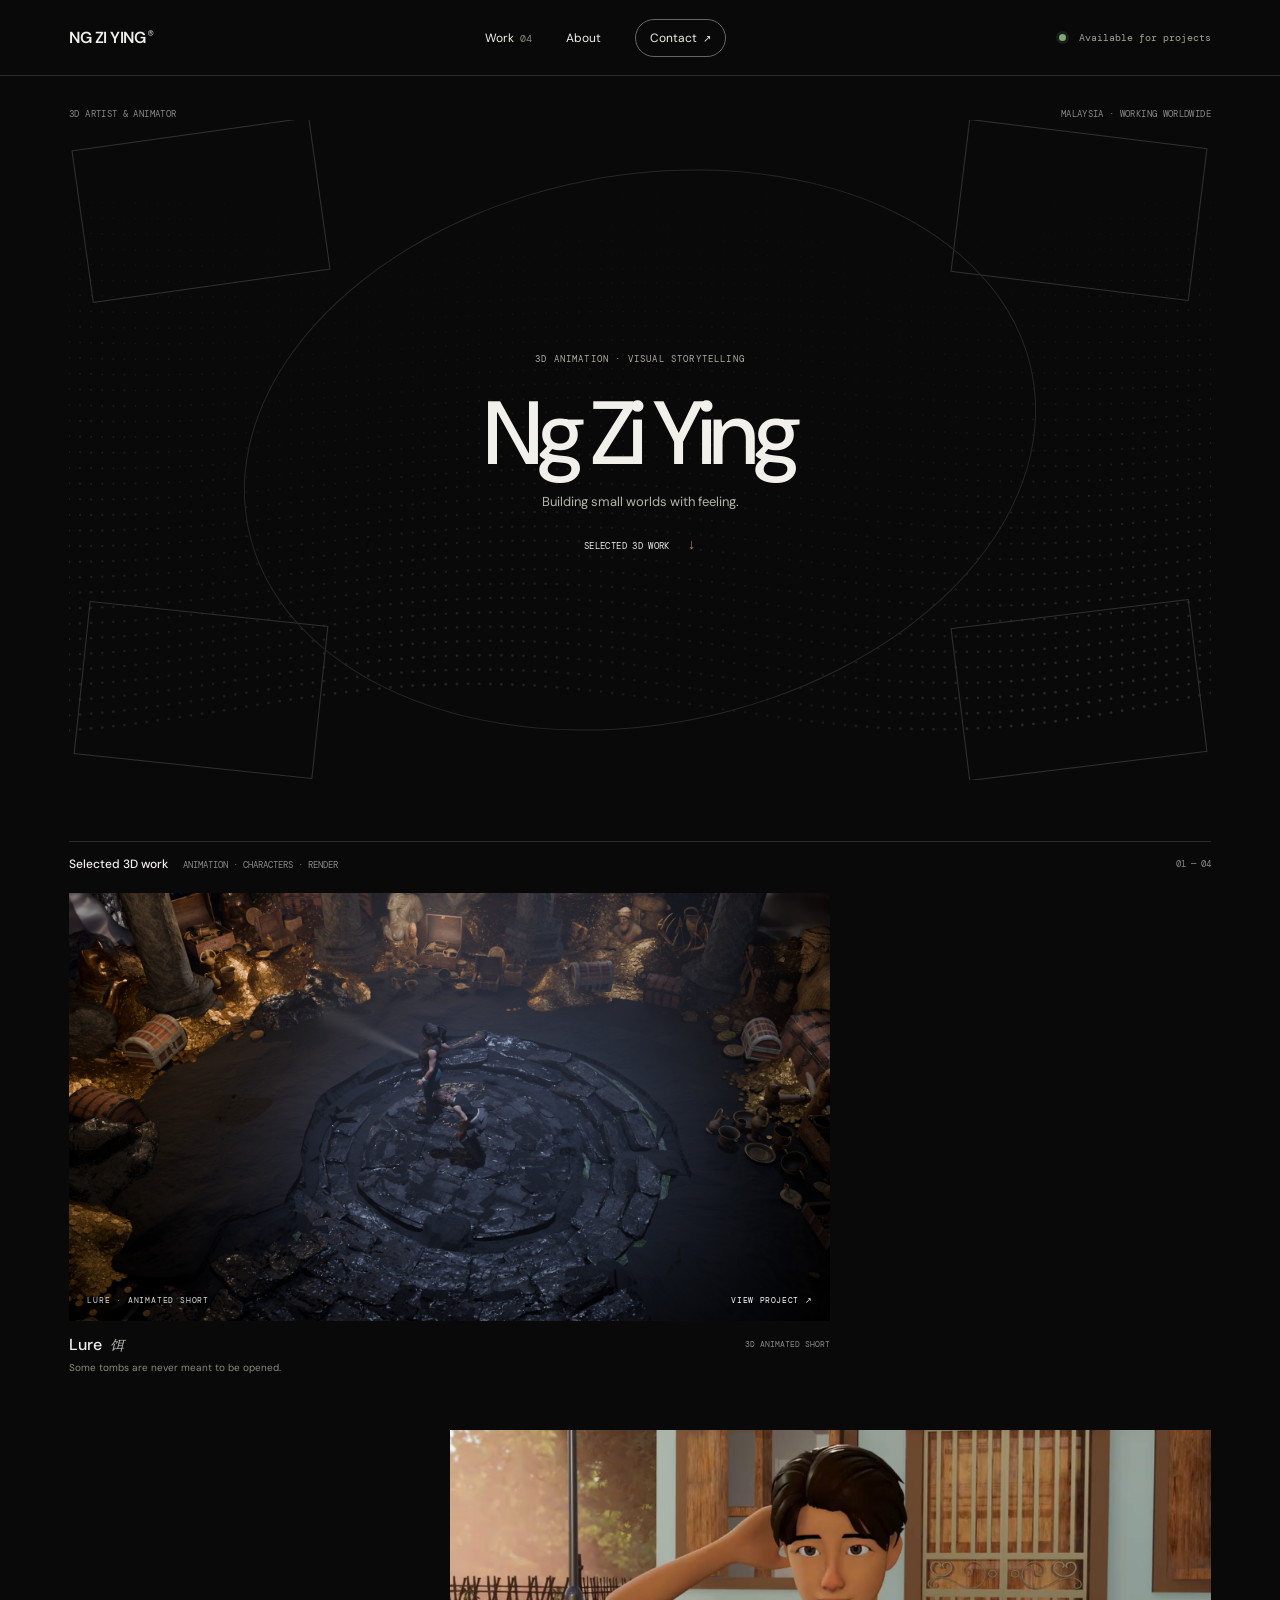
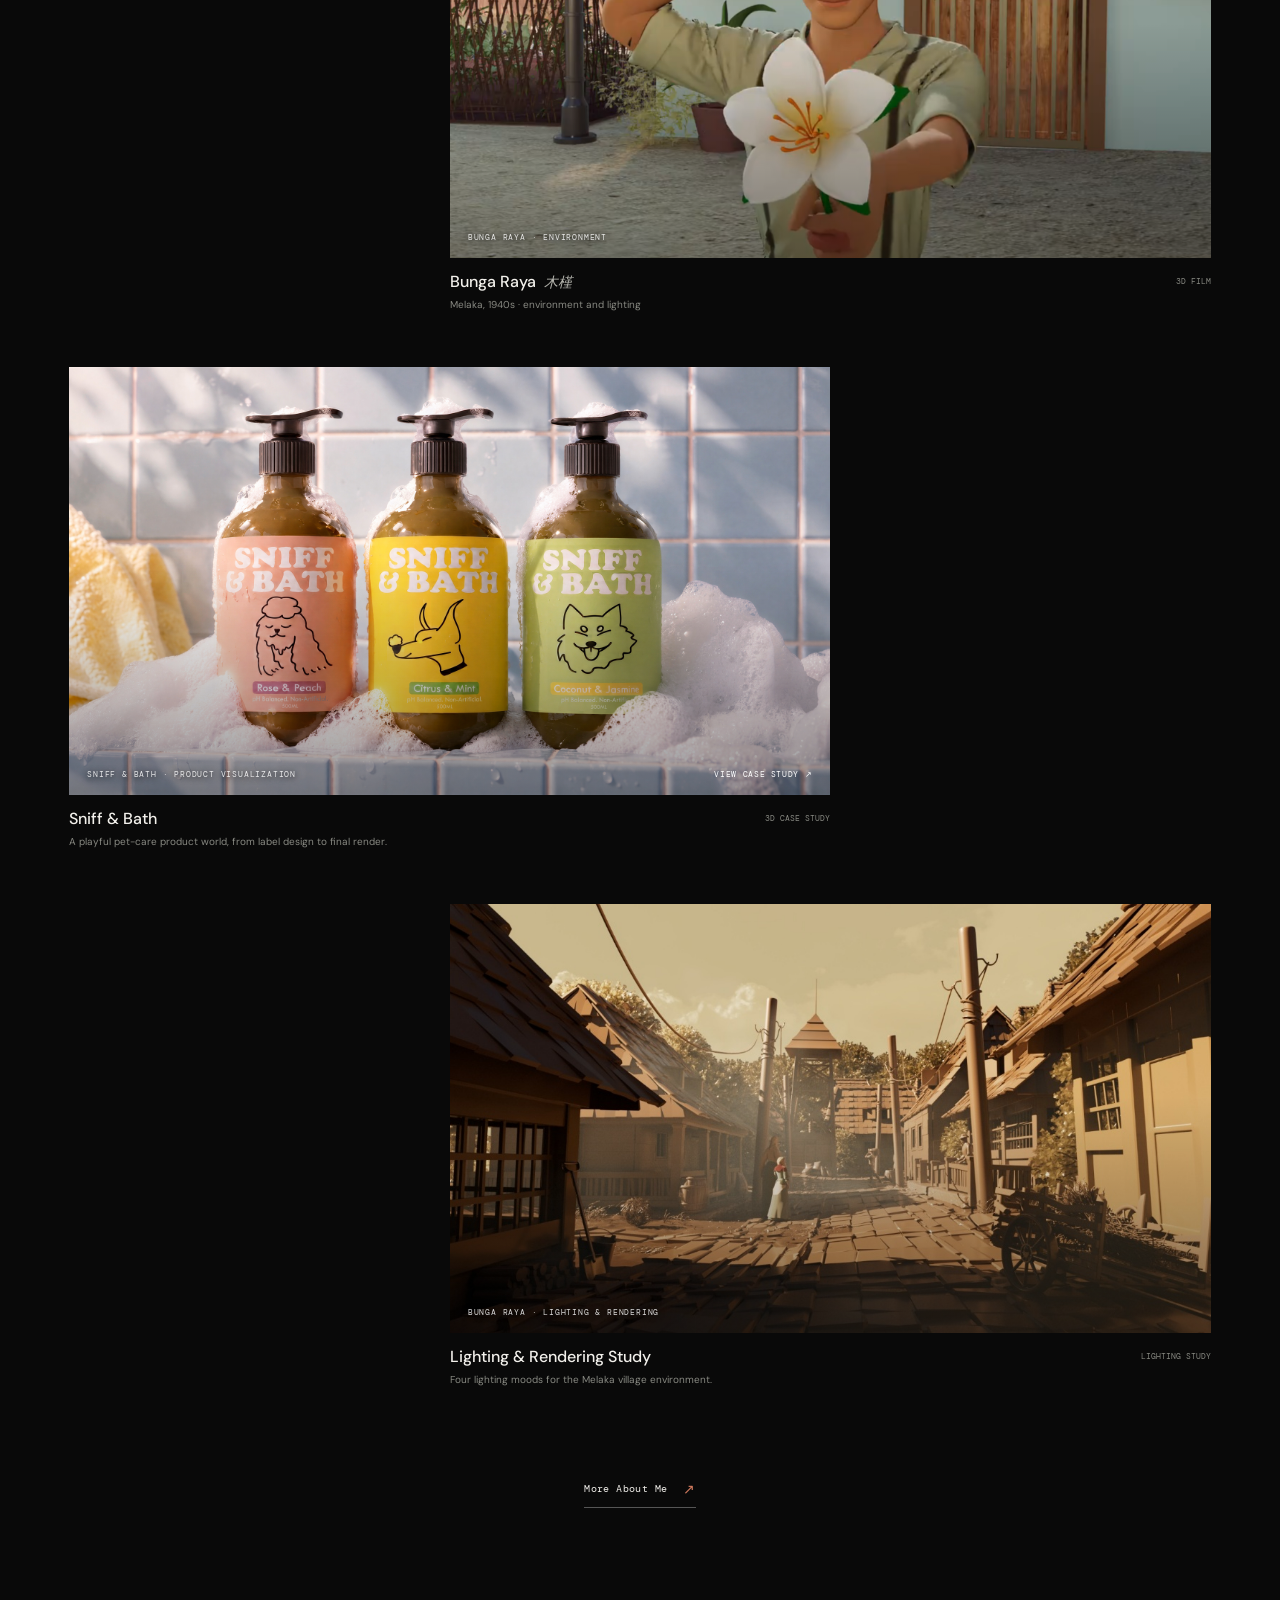
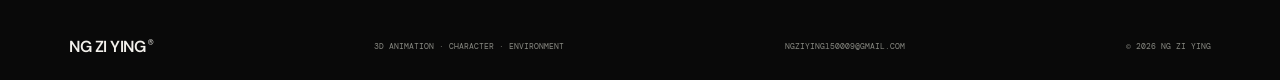
==== index.html @ 76cf70f2 "Initial portfolio website upload" ====
<!doctype html>
<html lang="en">
<head>
  <script>try{localStorage.removeItem('ng-zi-ying-portfolio-layout-v1')}catch(e){}</script>
  <meta charset="utf-8" />
  <meta name="viewport" content="width=device-width, initial-scale=1" />
  <meta name="theme-color" content="#090909" />
  <meta name="description" content="3D animation and visual storytelling by Ng Zi Ying." />
  <title>Ng Zi Ying — 3D Artist & Animator</title>
  <link rel="preconnect" href="https://fonts.googleapis.com">
  <link rel="preconnect" href="https://fonts.gstatic.com" crossorigin>
  <link href="https://fonts.googleapis.com/css2?family=DM+Mono:wght@400;500&family=DM+Sans:wght@400;500;600;700&family=IM+Fell+English:ital@0;1&display=swap" rel="stylesheet">
  <link rel="stylesheet" href="styles.css" />
</head>
<body>
  <header class="topbar">
    <a class="wordmark" href="#top">NG ZI YING<span>®</span></a>
    <nav aria-label="Main navigation"><a href="#work">Work <span>04</span></a><a href="about.html">About</a><a class="contact-link" href="mailto:ngziying150009@gmail.com">Contact <span>↗</span></a></nav>
    <div class="availability"><i></i> Available for projects</div>
  </header>

  <main id="top">
    <section class="intro">
      <div class="intro-top"><span>3D Artist & Animator</span><span>Malaysia · Working worldwide</span></div>
      <div class="hero-composition">
        <canvas class="hero-tide" id="hero-tide" aria-hidden="true"></canvas>
        <span class="orbit-card orbit-card-a" aria-hidden="true"></span>
        <span class="orbit-card orbit-card-b" aria-hidden="true"></span>
        <span class="orbit-card orbit-card-c" aria-hidden="true"></span>
        <span class="orbit-card orbit-card-d" aria-hidden="true"></span>
        <div class="hero-copy">
          <span class="hero-kicker">3D animation · visual storytelling</span>
          <h1>Ng Zi Ying</h1>
          <p>Building small worlds with feeling.</p>
          <a class="scroll-link" href="#work">SELECTED 3D WORK <span>↓</span></a>
        </div>
        <div class="orbit-guide" aria-hidden="true"></div>
      </div>
    </section>

    <section class="work" id="work">
      <div class="section-head"><h2>Selected 3D work <span>ANIMATION · CHARACTERS · RENDER</span></h2><span class="count">01 — 04</span></div>
      <div class="project-grid">
        <a class="project project-feature" href="lure.html">
          <figure class="art lure-cover"><img src="public/images/lure-tomb-scene.png" alt="The explorers search the treasure chamber in Lure" loading="lazy"><figcaption class="art-caption">LURE · ANIMATED SHORT</figcaption><span class="case-open">VIEW PROJECT ↗</span></figure>
          <div class="project-meta"><div><h3>Lure <span class="native-title">饵</span></h3><p>Some tombs are never meant to be opened.</p></div><span>3D ANIMATED SHORT</span></div>
        </a>
        <a class="project project-aside" href="bunga.html"><figure class="art"><img src="public/images/bunga-film-still-hero.png" alt="Bunga Raya character presenting a white flower" loading="lazy"><figcaption class="art-caption">BUNGA RAYA · ENVIRONMENT</figcaption></figure><div class="project-meta"><div><h3>Bunga Raya <span class="native-title">木槿</span></h3><p>Melaka, 1940s · environment and lighting</p></div><span>3D FILM</span></div></a>
        <a class="project project-feature case-card" href="sniff.html">
          <figure class="art"><img src="public/images/sniff-bath-hero.jpg" alt="Sniff & Bath shampoo bottles in rose, citrus, and coconut scents" loading="lazy"><figcaption class="art-caption">SNIFF &amp; BATH · PRODUCT VISUALIZATION</figcaption><span class="case-open">VIEW CASE STUDY ↗</span></figure>
          <div class="project-meta"><div><h3>Sniff &amp; Bath</h3><p>A playful pet-care product world, from label design to final render.</p></div><span>3D CASE STUDY</span></div>
        </a>
        <a class="project project-aside" href="lighting.html"><figure class="art"><img src="public/images/bunga-day.png" alt="Warm afternoon lighting study of the Bunga Raya village street" loading="lazy"><figcaption class="art-caption">BUNGA RAYA · LIGHTING &amp; RENDERING</figcaption></figure><div class="project-meta"><div><h3>Lighting &amp; Rendering Study</h3><p>Four lighting moods for the Melaka village environment.</p></div><span>LIGHTING STUDY</span></div></a>
      </div>
      <a class="more-about-link" href="about.html">More About Me <span aria-hidden="true">↗</span></a>
    </section>
  </main>

  <footer><a class="wordmark" href="#top">NG ZI YING<span>®</span></a><span>3D ANIMATION · CHARACTER · ENVIRONMENT</span><a href="mailto:ngziying150009@gmail.com">NGZIYING150009@GMAIL.COM</a><span>© 2026 NG ZI YING</span></footer>
  <script src="public/js/hero-tide.js" defer></script>
</body>
</html>
---- styles.css ----
:root{--bg:#090909;--panel:#111210;--ink:#f2f0eb;--muted:#888982;--line:#292a27;--accent:#cf795d;--mono:'DM Mono',monospace;--sans:'DM Sans',Arial,sans-serif;--serif:'IM Fell English',Georgia,serif}*{box-sizing:border-box}html{scroll-behavior:smooth}body{margin:0;background:var(--bg);color:var(--ink);font-family:var(--sans);-webkit-font-smoothing:antialiased}.topbar{height:76px;padding:0 5.4vw;display:flex;align-items:center;justify-content:space-between;border-bottom:1px solid var(--line)}.wordmark{text-decoration:none;color:var(--ink);font-size:16px;font-weight:600;letter-spacing:-.03em}.wordmark span{font:9px var(--mono);vertical-align:top;margin-left:3px}.topbar nav{display:flex;gap:34px;align-items:center}.topbar nav a{color:var(--ink);text-decoration:none;font-size:12px}.topbar nav a span{font:10px var(--mono);color:var(--muted);margin-left:3px}.topbar nav .contact-link{border:1px solid #666;padding:10px 14px;border-radius:30px}.topbar nav .contact-link span{color:var(--ink)}.availability{font:10px var(--mono);color:#a3a49b}.availability i{display:inline-block;width:7px;height:7px;margin-right:7px;border-radius:50%;background:#83a67a;box-shadow:0 0 0 3px #83a67a22}.intro{padding:32px 5.4vw 25px}.intro-top{display:flex;justify-content:space-between;font:9px var(--mono);letter-spacing:.04em;text-transform:uppercase;color:var(--muted)}.hero-composition{height:min(660px,calc(100vh - 155px));min-height:510px;position:relative;display:flex;align-items:center;justify-content:center;overflow:hidden;isolation:isolate}.hero-tide{position:absolute;inset:0;z-index:0;display:block;width:100%;height:100%;pointer-events:none;opacity:.9}.hero-copy{position:relative;z-index:2;width:min(460px,42vw);padding:40px 38px;background:transparent;text-align:center}.hero-kicker{font:9px var(--mono);letter-spacing:.13em;text-transform:uppercase;color:#b0ada4}.hero-copy h1{font-size:clamp(55px,7vw,92px);line-height:.98;letter-spacing:-.07em;font-weight:500;margin:23px 0 12px}.hero-copy p{max-width:320px;margin:0 auto;color:#b4b4ad;font-size:13px;line-height:1.8}.scroll-link{display:inline-block;margin-top:22px;color:#eceae3;text-decoration:none;font:9px var(--mono);letter-spacing:.04em}.scroll-link span{padding-left:12px;color:#cf795d;font-size:14px}.orbit-guide{position:absolute;z-index:1;width:min(800px,76vw);height:min(550px,68vh);border:1px solid #262724;border-radius:50%;transform:rotate(-11deg);pointer-events:none}.orbit-card{position:absolute;z-index:1;width:clamp(150px,19vw,240px);height:clamp(95px,13vw,154px);background:transparent;border:1px solid #30312e;box-shadow:none;pointer-events:none}.orbit-card-a{left:1%;top:1%;transform:rotate(-8deg)}.orbit-card-b{right:1%;top:1%;transform:rotate(7deg)}.orbit-card-c{left:1%;bottom:1%;transform:rotate(6deg)}.orbit-card-d{right:1%;bottom:1%;transform:rotate(-7deg)}.work{padding:36px 5.4vw 105px}.section-head{display:flex;align-items:center;justify-content:space-between;border-top:1px solid var(--line);padding:14px 0 21px}.section-head h2{font-size:12px;font-weight:500;margin:0}.section-head h2 span,.count{font:9px var(--mono);color:var(--muted);margin-left:12px}.count{margin:0}.project-grid{display:flex;flex-direction:column;gap:54px;align-items:stretch}.project{min-width:0;scroll-margin-top:24px;text-decoration:none;color:inherit;display:block}.project-feature{width:66.666%;align-self:start}.project-aside{width:66.666%;align-self:end;margin-top:0}.art-link{display:block;color:inherit;text-decoration:none}.art{height:auto;aspect-ratio:16/9;position:relative;overflow:hidden;background:#181917;margin:0}.project-aside .art{aspect-ratio:16/9}.project-feature .art{aspect-ratio:16/9}.project-feature.portrait .art{aspect-ratio:4/5}.project-aside .art{height:auto}.art-caption{position:absolute;left:18px;bottom:16px;color:#ffffffbb;font:8px var(--mono);letter-spacing:.12em;z-index:2}.project-meta{display:flex;justify-content:space-between;align-items:flex-start;padding-top:13px;gap:14px}.project-meta h3{font-size:16px;margin:0 0 5px;font-weight:500}.project-meta p{font-size:10px;color:var(--muted);margin:0;line-height:1.6}.project-meta>span{font:8px var(--mono);color:var(--muted);white-space:nowrap;margin-top:5px}.native-title{font:italic 14px var(--serif);color:#b4b4ad;margin-left:4px}.art img{display:block;width:100%;height:100%;object-fit:cover;transition:transform .5s ease}.project:hover .art img{transform:scale(1.025)}.art-caption{position:absolute;left:18px;bottom:16px;color:#ffffffd9;font:8px var(--mono);letter-spacing:.1em;text-shadow:0 1px 6px #000;z-index:2}.art:after{content:'';position:absolute;inset:45% 0 0;background:linear-gradient(transparent,#0006);pointer-events:none}.case-open{position:absolute;right:18px;bottom:16px;z-index:3;font:8px var(--mono);color:#fff;letter-spacing:.08em}.lure-cover{background:#090909}.lure-cover img{object-fit:cover!important;padding:0}.portrait img{object-position:center 62%}.case-study{padding:90px 9.5vw 105px;background:#111210;border-top:1px solid var(--line)}.case-heading{max-width:700px;margin:0 auto 38px;text-align:center}.case-heading .eyebrow{display:block;margin-bottom:20px}.case-heading h2{font:400 clamp(54px,8vw,104px)/1 var(--serif);letter-spacing:-.04em}.case-heading h2 em{color:var(--accent)}.case-heading p{max-width:540px;margin:18px auto 0;color:#b4b4ad;font-size:13px;line-height:1.8}.case-image{margin:0 auto;max-width:1280px}.case-image img{display:block;width:100%;height:auto}.case-details{max-width:1120px;margin:52px auto 0;display:grid;grid-template-columns:repeat(3,1fr);gap:38px}.case-details span,.project-details article>span{font:9px var(--mono);letter-spacing:.08em;color:var(--accent)}.case-details p{font-size:11px;line-height:1.8;color:#aaa;margin:12px 0 0}.project-details{padding:55px 9.5vw 90px;display:grid;grid-template-columns:1fr 1fr;gap:70px 8vw}.project-details article{scroll-margin-top:35px;align-self:start}.project-details h2{font-size:clamp(25px,3vw,40px);font-weight:500;letter-spacing:-.04em;margin:13px 0}.project-details h2 small{font:italic 20px var(--serif);color:#aaa}.project-details p{max-width:520px;color:#aaa;font-size:12px;line-height:1.85}.project-details article>a{display:inline-block;color:var(--ink);text-decoration:none;font:10px var(--mono);border-bottom:1px solid #555;padding-bottom:7px;margin-top:10px}.mood-strip,.detail-pair{display:grid;grid-template-columns:repeat(2,1fr);gap:8px;margin-top:24px}.mood-strip img,.detail-pair img{width:100%;display:block;aspect-ratio:16/10;object-fit:cover}.detail-pair img{aspect-ratio:16/10}.case-study+.project-details{border-top:1px solid var(--line)}.empty-card{width:66.666%;align-self:end}.empty-card:nth-child(even){align-self:start}.empty-art{width:100%;aspect-ratio:16/9;border:1px dashed #41423e;background:#10110f}.empty-card .project-meta{min-height:24px;padding-top:5px}.empty-card .project-meta h3{min-height:10px}.orbit-card-a{left:1%;top:2%;transform:rotate(-8deg)}.orbit-card-b{right:1%;top:2%;transform:rotate(7deg)}.orbit-card-c{left:1%;bottom:2%;transform:rotate(6deg)}.orbit-card-d{right:1%;bottom:2%;transform:rotate(-7deg)}.hero-composition{overflow:hidden}.statement{background:#111210;border-top:1px solid var(--line);border-bottom:1px solid var(--line);padding:72px 9.5vw 78px;display:grid;grid-template-columns:1fr auto;align-items:end}.eyebrow{font:9px var(--mono);color:#92938c;grid-column:1/-1;margin-bottom:32px}.statement p{font-size:clamp(34px,5.2vw,68px);line-height:1.2;letter-spacing:-.055em;font-weight:500;margin:0}.statement>a{color:var(--ink);text-decoration:none;border-bottom:1px solid #555;padding-bottom:10px;font-size:11px;white-space:nowrap}.statement>a span{margin-left:20px;color:#cf795d}footer{padding:23px 5.4vw;display:flex;align-items:center;justify-content:space-between;gap:16px}footer>span,footer>a:last-of-type{font:8px var(--mono);color:var(--muted);text-decoration:none}
@media(max-width:700px){.topbar{height:65px;padding:0 6vw}.wordmark{font-size:13px}.topbar nav{gap:14px}.topbar nav a{font-size:10px}.availability{display:none}.topbar nav .contact-link{padding:8px 10px}.intro{padding:26px 6vw 10px}.intro-top{font-size:7px;gap:15px}.intro-top span:last-child{text-align:right}.hero-composition{height:auto;min-height:0;padding:44px 0 36px;overflow:visible}.hero-copy{width:min(100%,370px);padding:32px 17px}.hero-copy h1{font-size:clamp(54px,13vw,78px)}.hero-copy p{font-size:11px}.hero-kicker{font-size:7px}.orbit-guide{width:105%;height:440px}.orbit-card{width:clamp(105px,29vw,145px);height:clamp(66px,20vw,100px);padding:0}.orbit-card-a{left:-5%;top:0;transform:rotate(-8deg)}.orbit-card-b{right:-5%;top:2%;transform:rotate(7deg)}.orbit-card-c{left:-5%;bottom:0;transform:rotate(6deg)}.orbit-card-d{right:-5%;bottom:1%;transform:rotate(-7deg)}.work{padding:30px 6vw 72px}.section-head{padding:13px 0 18px;align-items:start}.section-head h2{font-size:11px}.section-head h2 span{display:block;margin:5px 0 0;font-size:7px}.count{font-size:8px}.project-grid{display:flex;flex-direction:column;gap:34px}.project-feature,.project-aside,.empty-card{width:100%;align-self:stretch;margin:0}.empty-card{width:100%;align-self:stretch}.project-feature .art,.project-aside .art{height:auto;aspect-ratio:16/10}.project-feature.portrait .art{aspect-ratio:4/5}.project-meta h3{font-size:14px}.project-meta p{font-size:9px}.project-meta>span{font-size:7px;white-space:normal;text-align:right}.case-study{padding:55px 6vw 65px}.case-heading h2{font-size:60px}.case-heading p{font-size:11px}.case-details{grid-template-columns:1fr;gap:22px;margin-top:30px}.project-details{padding:45px 6vw 65px;grid-template-columns:1fr;gap:42px}.mood-strip,.detail-pair{gap:5px}.statement{padding:52px 6vw 56px;display:block}.eyebrow{display:block;margin-bottom:25px}.statement p{font-size:clamp(34px,8.5vw,50px);margin-bottom:31px}.statement>a{display:inline-block;font-size:10px}footer{padding:20px 6vw;gap:12px;flex-wrap:wrap}footer>span:nth-child(2){display:none}footer>span:last-child{font-size:7px}}
.gallery-tools{display:flex;align-items:center;gap:12px}.gallery-tools .count{margin:0}.edit-toggle,.reset-layout{border:1px solid #595a55;border-radius:24px;padding:9px 15px;background:transparent;color:var(--ink);font:9px var(--mono);cursor:pointer;transition:background .2s,color .2s,border-color .2s}.edit-toggle:hover,.edit-toggle[aria-pressed="true"]{background:var(--ink);color:var(--bg);border-color:var(--ink)}.reset-layout{display:none}body.editing-layout .reset-layout{display:block}body.editing-layout .edit-hint{display:block}.edit-hint{display:none;margin:-9px 0 20px;color:var(--muted);font:9px var(--mono)}.layout-controls{display:none}.editing-layout .project-grid{align-items:stretch}.editing-layout .project{position:relative;cursor:grab;outline:1px dashed #5d5e58;outline-offset:5px}.editing-layout .project:active{cursor:grabbing}.editing-layout .project.is-dragging{opacity:.32}.editing-layout .project.drop-target,.editing-layout .project.selected-for-move{outline:2px solid var(--accent);outline-offset:5px;background:#cf795d12}.editing-layout .layout-controls{position:absolute;z-index:5;left:9px;right:9px;top:9px;display:flex;align-items:center;justify-content:space-between;padding:7px 8px;background:#090909ef;border:1px solid #444;color:#eee}.drag-handle{display:inline-flex;align-items:center;gap:5px;border:0;background:transparent;color:#eee;font:18px var(--sans);cursor:grab;padding:2px 6px;touch-action:none}.drag-handle span{font:7px var(--mono);letter-spacing:.06em}.editing-layout .drag-handle span:after{content:" · OR TAP TWO CARDS TO MOVE";color:#aaa}.drag-handle:active{cursor:grabbing}.size-options{display:flex;gap:4px}.size-choice{width:29px;height:26px;border:1px solid #555;background:#191a18;color:#eee;font:10px var(--mono);cursor:pointer}.size-choice:hover,.size-choice[aria-pressed="true"]{background:var(--accent);border-color:var(--accent);color:white}.editing-layout .project.size-small{grid-column:span 1}.editing-layout .project.size-medium{grid-column:span 2}.editing-layout .project.size-large{grid-column:1/-1}.editing-layout .project.size-small .art{aspect-ratio:4/3}.editing-layout .project.size-medium .art,.editing-layout .project.size-large .art{aspect-ratio:16/9}@media(prefers-reduced-motion:reduce){html{scroll-behavior:auto}.orbit-card,.art img{transition:none}}
.more-about-link{display:flex;width:max-content;align-items:center;gap:16px;margin:92px auto 0;padding-bottom:9px;border-bottom:1px solid #555;color:var(--ink);text-decoration:none;font:10px var(--mono);letter-spacing:.04em;transition:opacity .22s,border-color .22s}.more-about-link span{color:var(--accent);font-size:14px;transition:transform .22s}.more-about-link:hover{opacity:.72;border-color:var(--ink)}.more-about-link:hover span{transform:translate(2px,-2px)}@media(max-width:700px){.more-about-link{margin-top:58px;font-size:9px}}
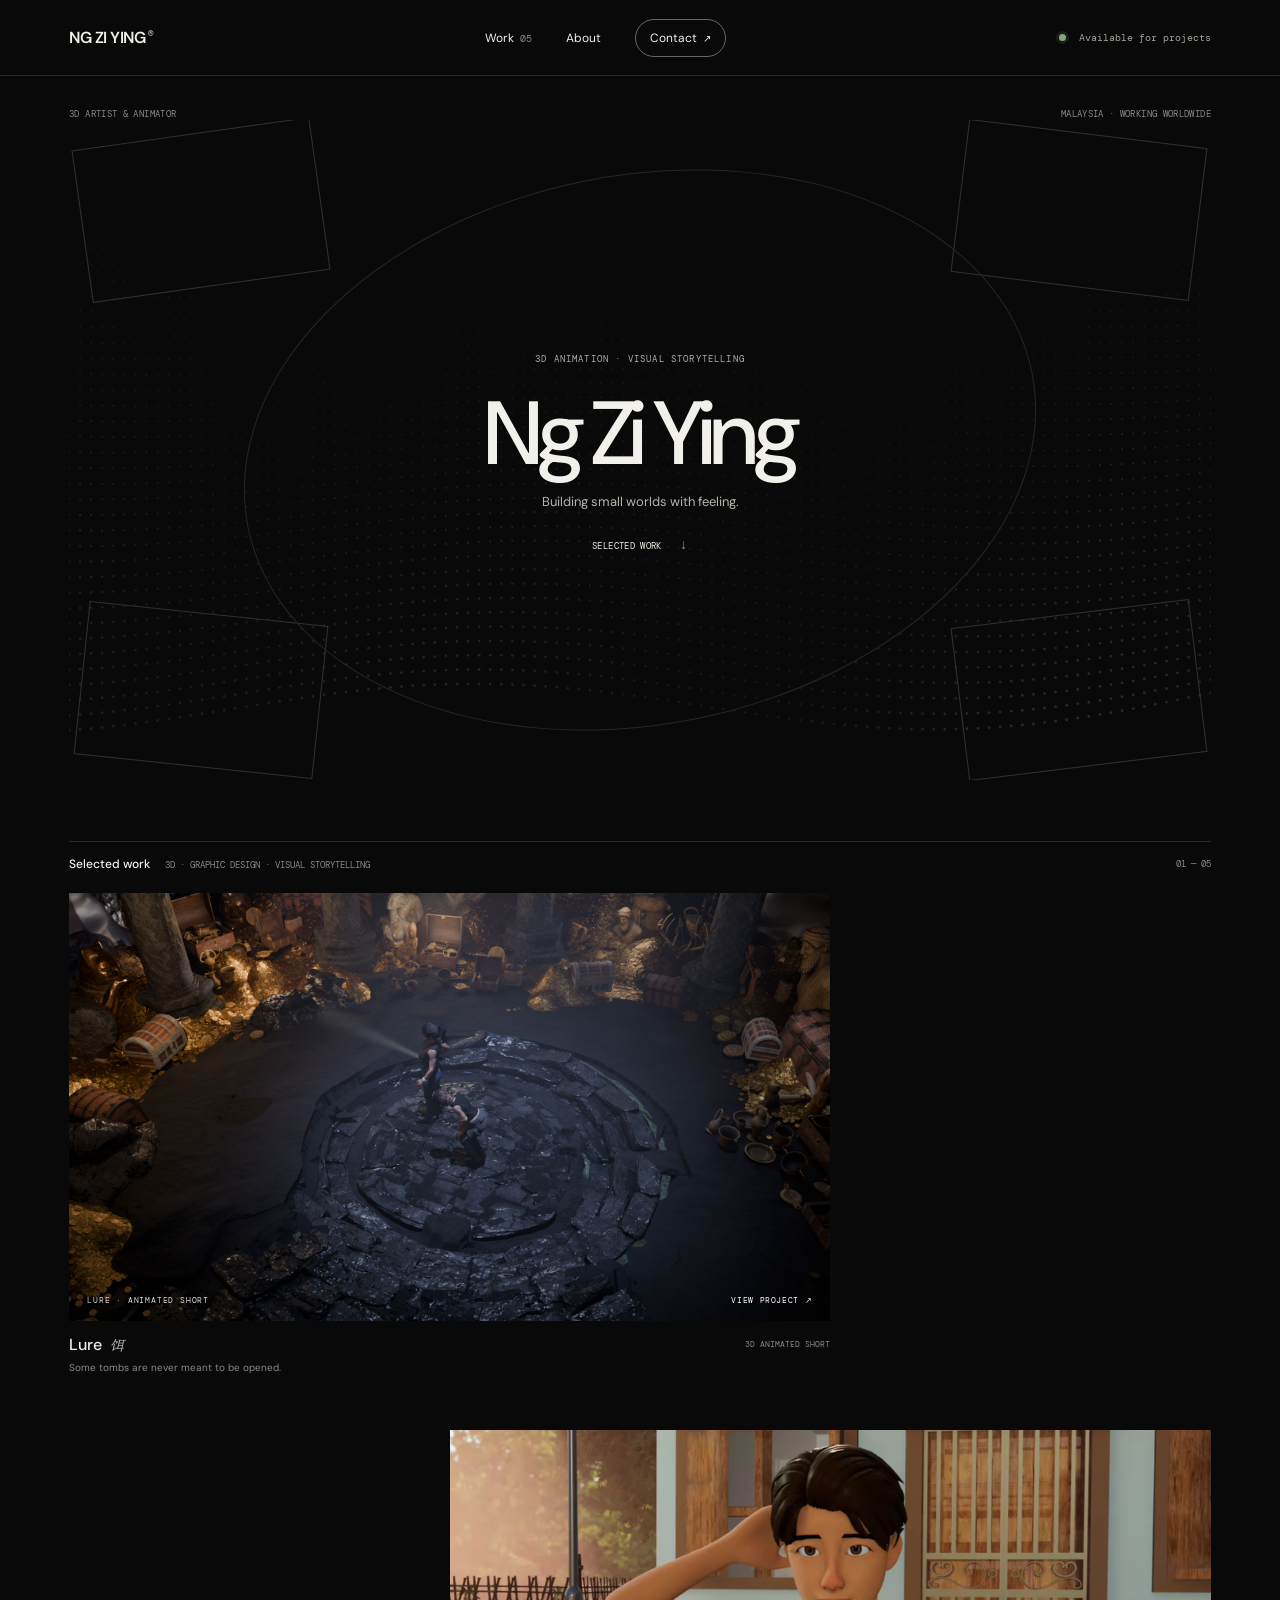
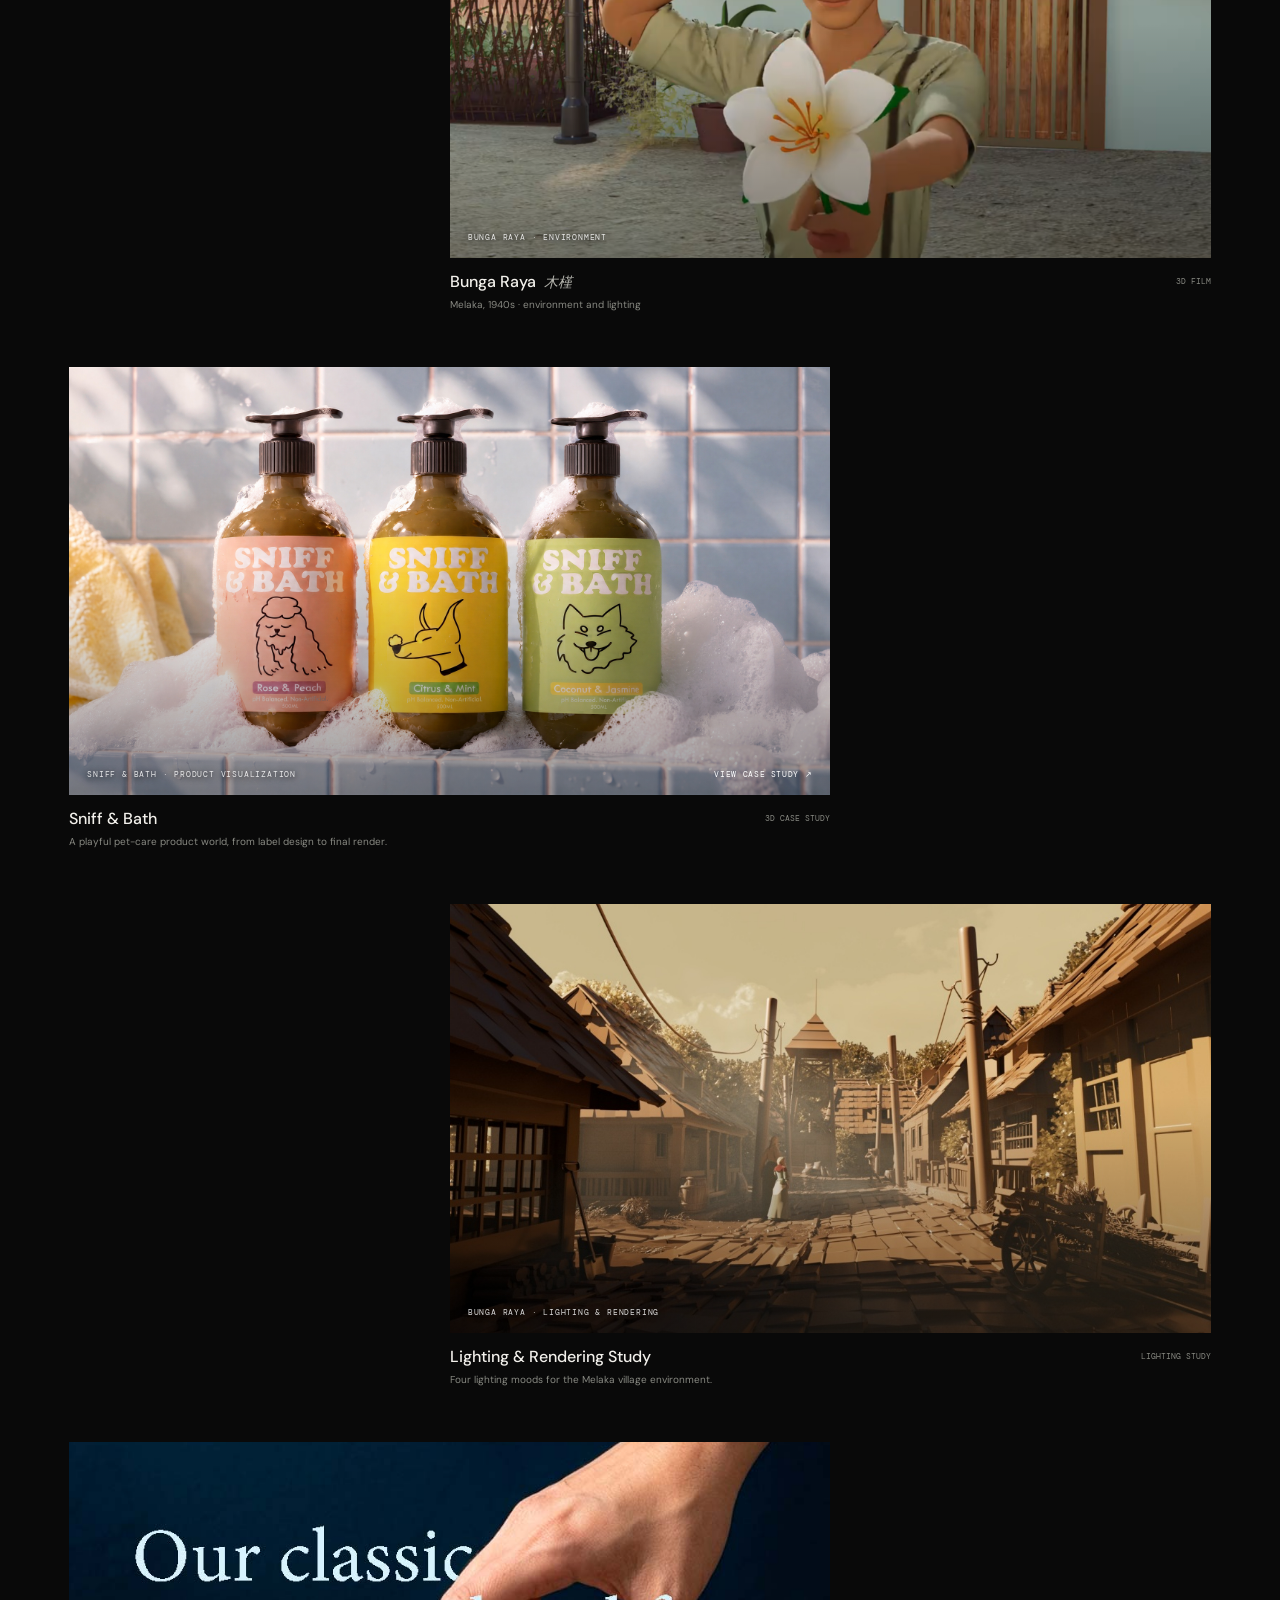
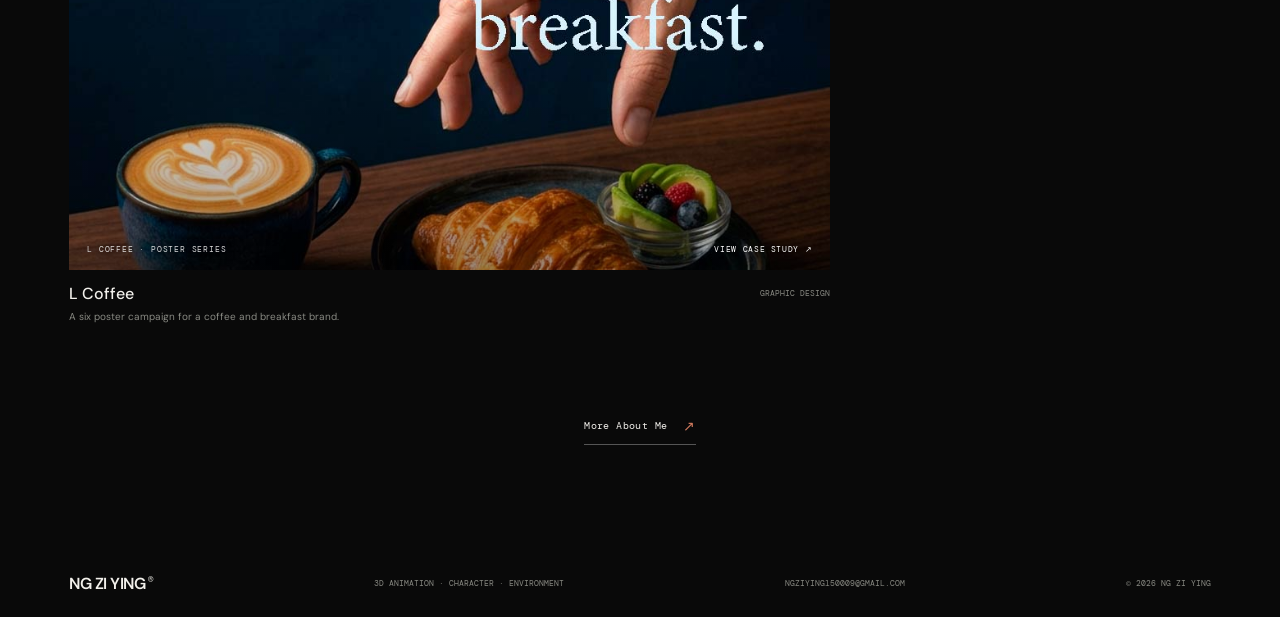
==== commit fce17e33: "Add L Coffee case study" ====
--- a/index.html
+++ b/index.html
@@ -15,7 +15,7 @@
 <body>
   <header class="topbar">
     <a class="wordmark" href="#top">NG ZI YING<span>®</span></a>
-    <nav aria-label="Main navigation"><a href="#work">Work <span>04</span></a><a href="about.html">About</a><a class="contact-link" href="mailto:ngziying150009@gmail.com">Contact <span>↗</span></a></nav>
+    <nav aria-label="Main navigation"><a href="#work">Work <span>05</span></a><a href="about.html">About</a><a class="contact-link" href="mailto:ngziying150009@gmail.com">Contact <span>↗</span></a></nav>
     <div class="availability"><i></i> Available for projects</div>
   </header>
 
@@ -32,14 +32,14 @@
           <span class="hero-kicker">3D animation · visual storytelling</span>
           <h1>Ng Zi Ying</h1>
           <p>Building small worlds with feeling.</p>
-          <a class="scroll-link" href="#work">SELECTED 3D WORK <span>↓</span></a>
+          <a class="scroll-link" href="#work">SELECTED WORK <span>↓</span></a>
         </div>
         <div class="orbit-guide" aria-hidden="true"></div>
       </div>
     </section>
 
     <section class="work" id="work">
-      <div class="section-head"><h2>Selected 3D work <span>ANIMATION · CHARACTERS · RENDER</span></h2><span class="count">01 — 04</span></div>
+      <div class="section-head"><h2>Selected work <span>3D · GRAPHIC DESIGN · VISUAL STORYTELLING</span></h2><span class="count">01 — 05</span></div>
       <div class="project-grid">
         <a class="project project-feature" href="lure.html">
           <figure class="art lure-cover"><img src="public/images/lure-tomb-scene.png" alt="The explorers search the treasure chamber in Lure" loading="lazy"><figcaption class="art-caption">LURE · ANIMATED SHORT</figcaption><span class="case-open">VIEW PROJECT ↗</span></figure>
@@ -51,6 +51,10 @@
           <div class="project-meta"><div><h3>Sniff &amp; Bath</h3><p>A playful pet-care product world, from label design to final render.</p></div><span>3D CASE STUDY</span></div>
         </a>
         <a class="project project-aside" href="lighting.html"><figure class="art"><img src="public/images/bunga-day.png" alt="Warm afternoon lighting study of the Bunga Raya village street" loading="lazy"><figcaption class="art-caption">BUNGA RAYA · LIGHTING &amp; RENDERING</figcaption></figure><div class="project-meta"><div><h3>Lighting &amp; Rendering Study</h3><p>Four lighting moods for the Melaka village environment.</p></div><span>LIGHTING STUDY</span></div></a>
+        <a class="project project-feature case-card coffee-card" href="l-coffee.html">
+          <figure class="art"><img src="public/images/l-coffee-poster-05.jpg" alt="L Coffee poster for a classic breakfast with coffee and croissant" loading="lazy"><figcaption class="art-caption">L COFFEE · POSTER SERIES</figcaption><span class="case-open">VIEW CASE STUDY ↗</span></figure>
+          <div class="project-meta"><div><h3>L Coffee</h3><p>A six poster campaign for a coffee and breakfast brand.</p></div><span>GRAPHIC DESIGN</span></div>
+        </a>
       </div>
       <a class="more-about-link" href="about.html">More About Me <span aria-hidden="true">↗</span></a>
     </section>
--- a/styles.css
+++ b/styles.css
@@ -2,3 +2,6 @@
 @media(max-width:700px){.topbar{height:65px;padding:0 6vw}.wordmark{font-size:13px}.topbar nav{gap:14px}.topbar nav a{font-size:10px}.availability{display:none}.topbar nav .contact-link{padding:8px 10px}.intro{padding:26px 6vw 10px}.intro-top{font-size:7px;gap:15px}.intro-top span:last-child{text-align:right}.hero-composition{height:auto;min-height:0;padding:44px 0 36px;overflow:visible}.hero-copy{width:min(100%,370px);padding:32px 17px}.hero-copy h1{font-size:clamp(54px,13vw,78px)}.hero-copy p{font-size:11px}.hero-kicker{font-size:7px}.orbit-guide{width:105%;height:440px}.orbit-card{width:clamp(105px,29vw,145px);height:clamp(66px,20vw,100px);padding:0}.orbit-card-a{left:-5%;top:0;transform:rotate(-8deg)}.orbit-card-b{right:-5%;top:2%;transform:rotate(7deg)}.orbit-card-c{left:-5%;bottom:0;transform:rotate(6deg)}.orbit-card-d{right:-5%;bottom:1%;transform:rotate(-7deg)}.work{padding:30px 6vw 72px}.section-head{padding:13px 0 18px;align-items:start}.section-head h2{font-size:11px}.section-head h2 span{display:block;margin:5px 0 0;font-size:7px}.count{font-size:8px}.project-grid{display:flex;flex-direction:column;gap:34px}.project-feature,.project-aside,.empty-card{width:100%;align-self:stretch;margin:0}.empty-card{width:100%;align-self:stretch}.project-feature .art,.project-aside .art{height:auto;aspect-ratio:16/10}.project-feature.portrait .art{aspect-ratio:4/5}.project-meta h3{font-size:14px}.project-meta p{font-size:9px}.project-meta>span{font-size:7px;white-space:normal;text-align:right}.case-study{padding:55px 6vw 65px}.case-heading h2{font-size:60px}.case-heading p{font-size:11px}.case-details{grid-template-columns:1fr;gap:22px;margin-top:30px}.project-details{padding:45px 6vw 65px;grid-template-columns:1fr;gap:42px}.mood-strip,.detail-pair{gap:5px}.statement{padding:52px 6vw 56px;display:block}.eyebrow{display:block;margin-bottom:25px}.statement p{font-size:clamp(34px,8.5vw,50px);margin-bottom:31px}.statement>a{display:inline-block;font-size:10px}footer{padding:20px 6vw;gap:12px;flex-wrap:wrap}footer>span:nth-child(2){display:none}footer>span:last-child{font-size:7px}}
 .gallery-tools{display:flex;align-items:center;gap:12px}.gallery-tools .count{margin:0}.edit-toggle,.reset-layout{border:1px solid #595a55;border-radius:24px;padding:9px 15px;background:transparent;color:var(--ink);font:9px var(--mono);cursor:pointer;transition:background .2s,color .2s,border-color .2s}.edit-toggle:hover,.edit-toggle[aria-pressed="true"]{background:var(--ink);color:var(--bg);border-color:var(--ink)}.reset-layout{display:none}body.editing-layout .reset-layout{display:block}body.editing-layout .edit-hint{display:block}.edit-hint{display:none;margin:-9px 0 20px;color:var(--muted);font:9px var(--mono)}.layout-controls{display:none}.editing-layout .project-grid{align-items:stretch}.editing-layout .project{position:relative;cursor:grab;outline:1px dashed #5d5e58;outline-offset:5px}.editing-layout .project:active{cursor:grabbing}.editing-layout .project.is-dragging{opacity:.32}.editing-layout .project.drop-target,.editing-layout .project.selected-for-move{outline:2px solid var(--accent);outline-offset:5px;background:#cf795d12}.editing-layout .layout-controls{position:absolute;z-index:5;left:9px;right:9px;top:9px;display:flex;align-items:center;justify-content:space-between;padding:7px 8px;background:#090909ef;border:1px solid #444;color:#eee}.drag-handle{display:inline-flex;align-items:center;gap:5px;border:0;background:transparent;color:#eee;font:18px var(--sans);cursor:grab;padding:2px 6px;touch-action:none}.drag-handle span{font:7px var(--mono);letter-spacing:.06em}.editing-layout .drag-handle span:after{content:" · OR TAP TWO CARDS TO MOVE";color:#aaa}.drag-handle:active{cursor:grabbing}.size-options{display:flex;gap:4px}.size-choice{width:29px;height:26px;border:1px solid #555;background:#191a18;color:#eee;font:10px var(--mono);cursor:pointer}.size-choice:hover,.size-choice[aria-pressed="true"]{background:var(--accent);border-color:var(--accent);color:white}.editing-layout .project.size-small{grid-column:span 1}.editing-layout .project.size-medium{grid-column:span 2}.editing-layout .project.size-large{grid-column:1/-1}.editing-layout .project.size-small .art{aspect-ratio:4/3}.editing-layout .project.size-medium .art,.editing-layout .project.size-large .art{aspect-ratio:16/9}@media(prefers-reduced-motion:reduce){html{scroll-behavior:auto}.orbit-card,.art img{transition:none}}
 .more-about-link{display:flex;width:max-content;align-items:center;gap:16px;margin:92px auto 0;padding-bottom:9px;border-bottom:1px solid #555;color:var(--ink);text-decoration:none;font:10px var(--mono);letter-spacing:.04em;transition:opacity .22s,border-color .22s}.more-about-link span{color:var(--accent);font-size:14px;transition:transform .22s}.more-about-link:hover{opacity:.72;border-color:var(--ink)}.more-about-link:hover span{transform:translate(2px,-2px)}@media(max-width:700px){.more-about-link{margin-top:58px;font-size:9px}}
+
+.project.coffee-card .art{aspect-ratio:16/9}
+.project.coffee-card .art img{object-fit:cover;object-position:center 45%}
